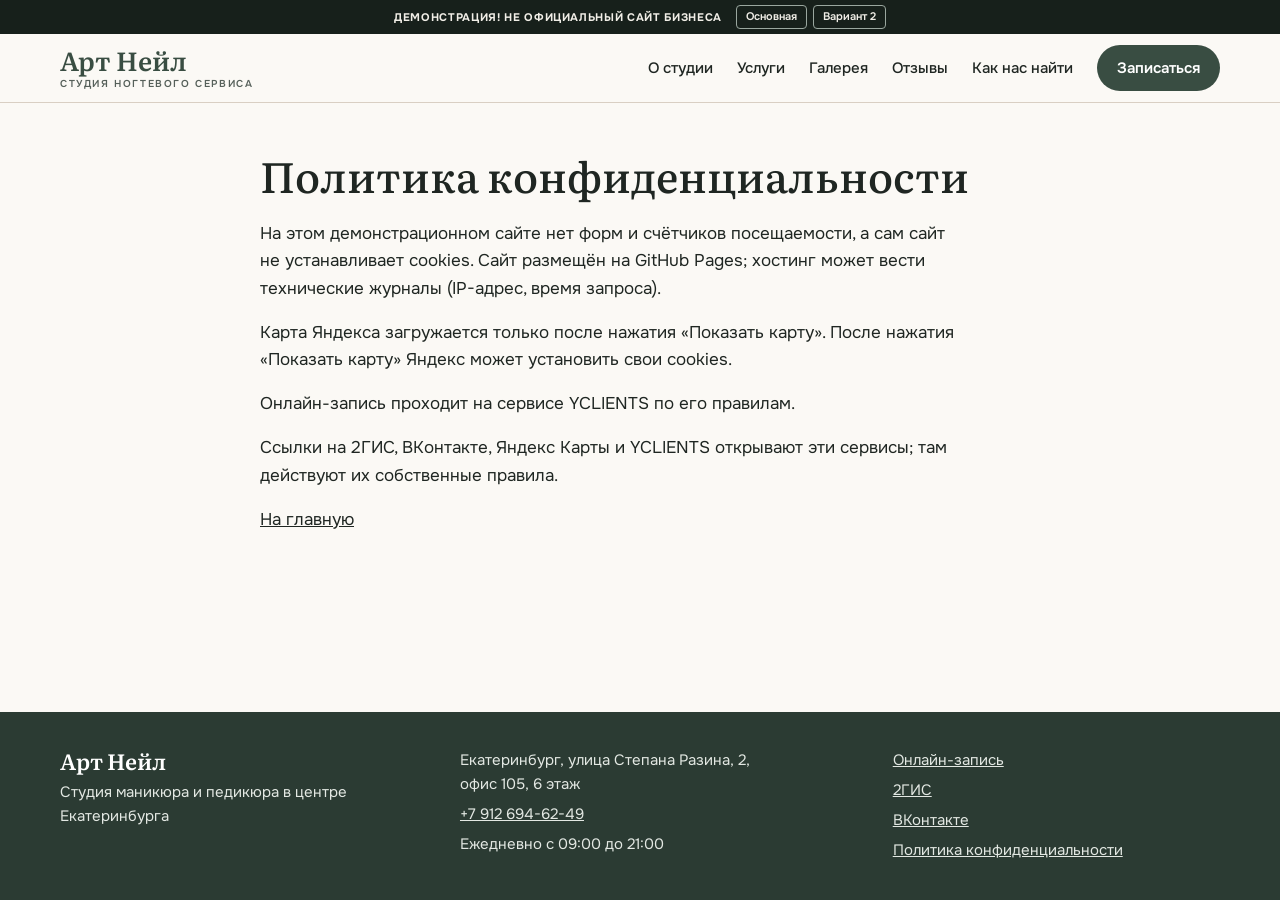
==== privacy/index.html @ a7ad19e9 "Demo site" ====
<!doctype html>
<html lang="ru">
<head>
<meta charset="utf-8">
<meta name="viewport" content="width=device-width, initial-scale=1.0">
<meta name="robots" content="noindex, nofollow">
<title>Политика конфиденциальности · Арт Нейл</title>
<meta name="description" content="Арт Нейл · студия маникюра и педикюра на улице Степана Разина, 2 в Екатеринбурге, рядом с метро «Геологическая». Онлайн-запись, ежедневно с 09:00 до 21:00.">
<meta name="theme-color" content="#394d42">
<link rel="icon" sizes="any" href="../logos/favicon.ico">
<link rel="icon" type="image/png" sizes="32x32" href="../logos/favicon-32x32.png">
<link rel="apple-touch-icon" sizes="180x180" href="../logos/apple-touch-icon.png">
<link rel="preload" href="../fonts/literata.woff2" as="font" type="font/woff2" crossorigin>
<link rel="preload" href="../fonts/onest.woff2" as="font" type="font/woff2" crossorigin>
<link rel="stylesheet" href="../css/fonts.css">
<link rel="stylesheet" href="../css/styles.css">
</head>
<body class="pg-small pg-priv">
<div class="strip" id="strip"><p class="strip-t">ДЕМОНСТРАЦИЯ! НЕ ОФИЦИАЛЬНЫЙ САЙТ БИЗНЕСА</p><nav class="strip-sw" aria-label="Версии сайта"><a class="strip-v" href="../"><span class="full">Основная</span><span class="short" aria-hidden="true">1</span><span class="vh">Основная</span></a><a class="strip-v" href="../v2/"><span class="full">Вариант 2</span><span class="short" aria-hidden="true">2</span><span class="vh">Вариант 2</span></a></nav></div>
<header class="head" id="head"><div class="head-in">
<a class="brand" href="../" aria-label="Арт Нейл, на главную"><span class="brand-n">Арт Нейл</span><span class="brand-s">студия ногтевого сервиса</span></a>
<nav class="menu" aria-label="Разделы"><ul><li><a href="../#about">О&nbsp;студии</a></li><li><a href="../#services">Услуги</a></li><li><a href="../#gallery">Галерея</a></li><li><a href="../#reviews">Отзывы</a></li><li><a href="../#contacts">Как нас найти</a></li></ul></nav>
<a class="head-cta" href="https://n218706.yclients.ru/" target="_blank" rel="noopener">Записаться</a>
<button class="tog" type="button" aria-controls="sheet" aria-expanded="false" aria-label="Открыть меню"><span></span><span></span><span></span></button>
</div></header>
<div class="sheet" id="sheet" hidden><nav aria-label="Меню"><ul><li><a href="../#about">О&nbsp;студии</a></li><li><a href="../#services">Услуги</a></li><li><a href="../#gallery">Галерея</a></li><li><a href="../#reviews">Отзывы</a></li><li><a href="../#contacts">Как нас найти</a></li></ul></nav>
<p class="sheet-nap">Екатеринбург, улица Степана Разина,&nbsp;2, офис&nbsp;105,&nbsp;6&nbsp;этаж<br><a href="tel:+79126946249">+7 912 694-62-49</a></p></div>
<main id="main"><section class="sec small last"><div class="wrap narrow">
<h1 class="h-plain">Политика конфиденциальности</h1>
<p>На этом демонстрационном сайте нет форм и&nbsp;счётчиков посещаемости, а&nbsp;сам сайт не&nbsp;устанавливает cookies. Сайт размещён на&nbsp;GitHub Pages; хостинг может вести технические журналы (IP-адрес, время запроса).</p><p>Карта Яндекса загружается только после нажатия «Показать карту». После нажатия «Показать карту» Яндекс может установить свои cookies.</p><p>Онлайн-запись проходит на&nbsp;сервисе YCLIENTS по&nbsp;его правилам.</p><p>Ссылки на&nbsp;2ГИС, ВКонтакте, Яндекс Карты и&nbsp;YCLIENTS открывают эти сервисы; там действуют их собственные правила.</p>
<p><a href="../">На главную</a></p>
</div></section></main>
<footer class="foot" id="foot"><div class="wrap foot-g">
<div><p class="foot-n">Арт Нейл</p><p>Студия маникюра и&nbsp;педикюра в&nbsp;центре Екатеринбурга</p></div>
<div><p>Екатеринбург, улица Степана Разина,&nbsp;2, офис&nbsp;105,&nbsp;6&nbsp;этаж</p><p><a href="tel:+79126946249">+7 912 694-62-49</a></p><p class="nw">Ежедневно с 09:00 до 21:00</p></div>
<ul class="foot-l"><li><a href="https://n218706.yclients.ru/" target="_blank" rel="noopener">Онлайн-запись</a></li><li><a href="https://2gis.ru/ekaterinburg/firm/70000001037538937" target="_blank" rel="noopener">2ГИС</a></li><li><a href="https://vk.com/artnail105" target="_blank" rel="noopener">ВКонтакте</a></li><li><a href="../privacy/">Политика конфиденциальности</a></li></ul>
</div></footer>
<script src="../js/site.js" defer></script>
</body>
</html>
---- css/fonts.css ----
@font-face{font-family:"Literata";src:url("../fonts/literata.woff2") format("woff2");font-weight:400 600;font-display:swap}
@font-face{font-family:"Onest";src:url("../fonts/onest.woff2") format("woff2");font-weight:100 900;font-display:swap}
---- css/styles.css ----
:root{--green:#394d42;--green-d:#2b3b33;--ink:#1f2622;--mut:#56605a;--cream:#f5f1ea;--milk:#fbf9f5;--nude:#ece2d8;--line:#d9cfc3;--serif:"Literata",Georgia,serif;--sans:"Onest",system-ui,sans-serif;--top:calc(var(--strip-h,30px) + var(--head-h,68px))}
*,*::before,*::after{box-sizing:border-box}
html{-webkit-text-size-adjust:100%;scroll-behavior:auto}
body{margin:0;padding-top:var(--top);font:400 17px/1.6 var(--sans);color:var(--ink);background:var(--milk)}
img{display:block;max-width:100%;height:auto}
a{color:inherit}
:focus-visible{outline:3px solid #b5651d;outline-offset:3px}
h1,h2,h3{font-family:var(--serif);font-weight:500;line-height:1.15;margin:0 0 .5em;overflow-wrap:break-word}
h2{font-size:clamp(30px,4.4vw,46px)}
h2[id]{scroll-margin-top:calc(var(--top) + 16px)}
p{margin:0 0 1em}
.wrap{width:min(1160px,100% - 48px);margin:0 auto}
.nw{white-space:nowrap}
.vh{position:absolute!important;width:1px;height:1px;overflow:hidden;clip:rect(0 0 0 0);white-space:nowrap}
.fx{transition:opacity .7s ease}
.js .fx{opacity:0}.js .fx.on{opacity:1}
@media(prefers-reduced-motion:reduce){.fx{transition:none}}
/* demo strip */
.strip{position:fixed;top:0;left:0;right:0;z-index:60;display:flex;align-items:center;justify-content:center;gap:14px;padding:5px 12px;background:#17201b;color:#f1eee7}
.strip-t{margin:0;font:700 11px/1.35 var(--sans);letter-spacing:.06em;text-transform:uppercase;text-align:center}
.strip-sw{display:flex;gap:6px;flex:0 0 auto}
.strip-v{display:inline-flex;align-items:center;justify-content:center;min-width:24px;min-height:24px;padding:2px 9px;border:1px solid #9aa79f;border-radius:4px;font:600 11px/1.2 var(--sans);text-decoration:none;color:#f1eee7}
.strip-v[aria-current]{background:#f1eee7;color:#17201b;border-color:#f1eee7}
.strip-v .short,.strip-v .vh{display:none}
@media(max-width:600px){.strip{gap:8px;padding:4px 8px}.strip-t{text-align:left}.strip-v .full{display:none}.strip-v .short{display:inline}.strip-v .vh{display:block}}
/* header */
.head{position:fixed;top:var(--strip-h,30px);left:0;right:0;z-index:50;background:var(--milk);border-bottom:1px solid var(--line)}
.head-in{width:min(1160px,100% - 48px);margin:0 auto;display:flex;align-items:center;gap:24px;min-height:68px}
.brand{display:flex;flex-direction:column;text-decoration:none;color:var(--green);line-height:1;flex:0 0 auto}
.brand-n{font:600 26px/1 var(--serif)}
.brand-s{font:600 10px/1 var(--sans);letter-spacing:.16em;text-transform:uppercase;margin-top:6px;color:var(--mut)}
.menu{margin-left:auto}
.menu ul{display:flex;gap:24px;list-style:none;margin:0;padding:0}
.menu a{display:inline-block;padding:10px 0;text-decoration:none;font-weight:500;font-size:15px}
.menu a:hover{color:var(--green)}
.head-cta{flex:0 0 auto;display:inline-flex;align-items:center;min-height:46px;padding:0 20px;border-radius:999px;background:var(--green);color:#fff;text-decoration:none;font-weight:600;font-size:15px}
.head-cta:hover{background:var(--green-d)}
.tog{display:none;flex:0 0 48px;width:48px;height:48px;padding:0;border:0;background:transparent;cursor:pointer;position:relative}
.tog span{position:absolute;left:11px;width:26px;height:2px;background:var(--ink);border-radius:2px;transition:transform .2s,opacity .2s}
.tog span:nth-child(1){top:16px}.tog span:nth-child(2){top:23px}.tog span:nth-child(3){top:30px}
.tog[aria-expanded="true"] span:nth-child(1){transform:translateY(7px) rotate(45deg)}
.tog[aria-expanded="true"] span:nth-child(2){opacity:0}
.tog[aria-expanded="true"] span:nth-child(3){transform:translateY(-7px) rotate(-45deg)}
.sheet{position:fixed;top:var(--top);left:0;right:0;bottom:0;z-index:45;background:var(--milk);overflow:auto;padding:12px 24px 28px;display:flex;flex-direction:column}
.sheet[hidden]{display:none}
.sheet ul{list-style:none;margin:0;padding:0}
.sheet li a{display:flex;align-items:center;min-height:52px;border-bottom:1px solid var(--line);text-decoration:none;font:500 22px/1.2 var(--serif);color:var(--ink)}
.sheet-nap{margin:auto 0 0;padding-top:24px;color:var(--mut);font-size:15px}
.sheet-nap a{color:var(--green);font-weight:600}
@media(max-width:960px){.menu{display:none}.tog{display:block}.head-cta{margin-left:auto}}
@media(max-width:420px){.head-in{gap:8px;width:calc(100% - 28px)}.brand-n{font-size:22px}.brand-s{font-size:8.5px;letter-spacing:.1em}.head-cta{padding:0 14px;font-size:14px;min-height:44px}}
@media(max-width:340px){.brand-s{display:none}}
/* buttons */
.btns{display:flex;flex-wrap:wrap;gap:12px}
.btn{display:inline-flex;align-items:center;justify-content:center;min-height:50px;padding:0 26px;border-radius:999px;font-weight:600;font-size:16px;text-decoration:none;border:1.5px solid transparent;text-align:center}
.btn-main{background:var(--green);color:#fff}.btn-main:hover{background:var(--green-d)}
.btn-line{border-color:var(--green);color:var(--green)}.btn-line:hover{background:var(--green);color:#fff}
.btn-cream{background:var(--cream);color:var(--green-d)}.btn-cream:hover{background:#fff}
.btn-ghost{border-color:rgba(245,241,234,.7);color:var(--cream)}.btn-ghost:hover{background:rgba(245,241,234,.12)}
/* hero */
.hero{background:var(--green);color:var(--cream)}
.hero-g{display:grid;grid-template-columns:1fr auto;gap:56px;align-items:center;padding:40px 0 44px}
.eyebrow{font:600 13px/1.4 var(--sans);letter-spacing:.14em;text-transform:uppercase;color:#cfd8d0;margin-bottom:18px}
.hero h1{font-size:clamp(32px,4.3vw,54px);color:#fff;margin-bottom:22px}
.lead{font-size:18px;max-width:34em;color:#e7ebe6;margin-bottom:28px}
.hero-ph{margin:0;padding:10px;background:var(--cream);box-shadow:0 18px 40px rgba(0,0,0,.25)}
.hero-ph img{height:min(calc(100vh - var(--top) - 104px),640px);width:auto;max-width:none}
.facts{list-style:none;display:flex;justify-content:space-between;gap:12px 28px;flex-wrap:wrap;padding:20px 0;margin:0 auto;border-bottom:1px solid var(--line);font-size:16px;color:var(--mut)}
.facts b{color:var(--ink);font-weight:600}
@media(max-width:900px){.hero-g{grid-template-columns:1fr;gap:28px;padding:28px 0 32px}.hero-ph{justify-self:center;padding:8px}.hero-ph img{height:auto;width:auto;max-width:100%;max-height:calc(100vh - var(--top) - 40px)}.facts{flex-direction:column;justify-content:flex-start}.lead{font-size:17px}}
/* sections */
.sec{padding:48px 0}
.about-g{display:grid;grid-template-columns:1.2fr 1fr;gap:56px;align-items:start}
.about-t{font-size:18px}
.pts{list-style:none;margin:0;padding:0;border-top:1px solid var(--line)}
.pts li{display:flex;gap:18px;align-items:baseline;padding:16px 0;border-bottom:1px solid var(--line);font-weight:500}
.pt-n{font:500 15px/1 var(--serif);color:#9a6b45;flex:0 0 auto}
.serv{background:var(--nude)}
.svcs{display:grid;grid-template-columns:repeat(2,1fr);gap:16px}
.svc{background:var(--milk);border-radius:18px;padding:26px 28px}
.svc h3{font-size:24px;color:var(--green);margin-bottom:.4em}
.svc p{margin:0;color:var(--mut)}
.serv-end{display:flex;flex-wrap:wrap;align-items:center;justify-content:space-between;gap:16px;margin-top:24px}
.serv-end p{margin:0;font-weight:600}
.sub{font-size:24px;margin:28px 0 16px}
.gal h2+.sub{margin-top:4px}
.jg{display:flex;flex-direction:column;gap:12px}
.jg-row{display:flex;gap:12px}
.jg-pair{display:contents}
.jg-i{margin:0;flex:var(--ar) 1 0;aspect-ratio:var(--ar);background:var(--nude);overflow:hidden;border-radius:6px}
.jg-i img{width:100%;height:100%;object-fit:contain}
.tiles{display:grid;grid-template-columns:repeat(4,1fr);gap:12px}
.tile{margin:0;aspect-ratio:4/5;overflow:hidden;border-radius:6px}
.tile img{width:100%;height:100%;object-fit:contain}
@media(max-width:760px){.jg-row{flex-direction:column}.jg-pair{display:flex;gap:12px}.tiles{grid-template-columns:repeat(2,1fr)}}
.revs{background:var(--green);color:var(--cream)}
.revs h2{color:#fff}
.quotes{display:grid;grid-template-columns:repeat(2,1fr);gap:16px}
.quote{margin:0;background:var(--milk);color:var(--ink);border-radius:18px;padding:26px 28px;display:flex;flex-direction:column}
.quote blockquote{margin:0 0 16px;font-size:16.5px}
.quote figcaption{margin-top:auto;font-size:14px;color:var(--mut)}
.quote figcaption b{color:var(--ink)}
.quote a,.revs-end a:not(.btn){color:inherit;font-weight:700}
.quote a{color:var(--green)}
.revs-end{display:flex;flex-wrap:wrap;align-items:center;justify-content:space-between;gap:16px;margin-top:24px}
.revs-end p{margin:0}
.revs .btn-main{background:var(--cream);color:var(--green-d)}
.cont-g{display:grid;grid-template-columns:1fr 1fr;gap:48px;align-items:start}
.nap{margin:0 0 24px}
.nap div{display:grid;grid-template-columns:130px 1fr;gap:12px;padding:10px 0;border-top:1px solid var(--line)}
.nap dt{color:var(--mut)}.nap dd{margin:0;font-weight:600}
.nap a{color:var(--green)}
.rate{margin:18px 0 0}.rate a{color:var(--green);font-weight:700}
.mapbox{position:relative;aspect-ratio:4/3;border-radius:18px;overflow:hidden;background:var(--nude);display:grid;place-items:center}
.mapbox iframe{position:absolute;inset:0;width:100%;height:100%;border:0}
.map-load{min-height:50px;padding:0 26px;border-radius:999px;border:1.5px solid var(--green);background:var(--milk);color:var(--green);font:600 16px var(--sans);cursor:pointer;display:inline-flex;align-items:center;text-decoration:none}
.last{padding-bottom:48px;min-height:calc(100vh - var(--top) - var(--ft,200px))}
@media(max-width:900px){.about-g,.cont-g{grid-template-columns:1fr;gap:28px}.svcs,.quotes{grid-template-columns:1fr}}
@media(max-width:420px){.wrap{width:calc(100% - 32px)}.sec{padding:48px 0}.nap div{grid-template-columns:1fr;gap:2px}.btn{width:100%}.svc,.quote{padding:22px 20px}}
/* footer */
.foot{background:var(--green-d);color:#e3e8e3;padding:36px 0 32px;font-size:15px}
.foot-g{display:grid;grid-template-columns:1.1fr 1.2fr 1fr;gap:24px 40px}
.foot p{margin:0 0 6px}
.foot-n{font:600 22px/1.2 var(--serif);color:#fff}
.foot-l{list-style:none;margin:0;padding:0}
.foot-l li{margin-bottom:6px}
@media(max-width:760px){.foot-g{grid-template-columns:1fr}}
/* privacy / 404 */
.narrow{max-width:760px}
.h-plain{font-size:clamp(28px,6vw,42px)}
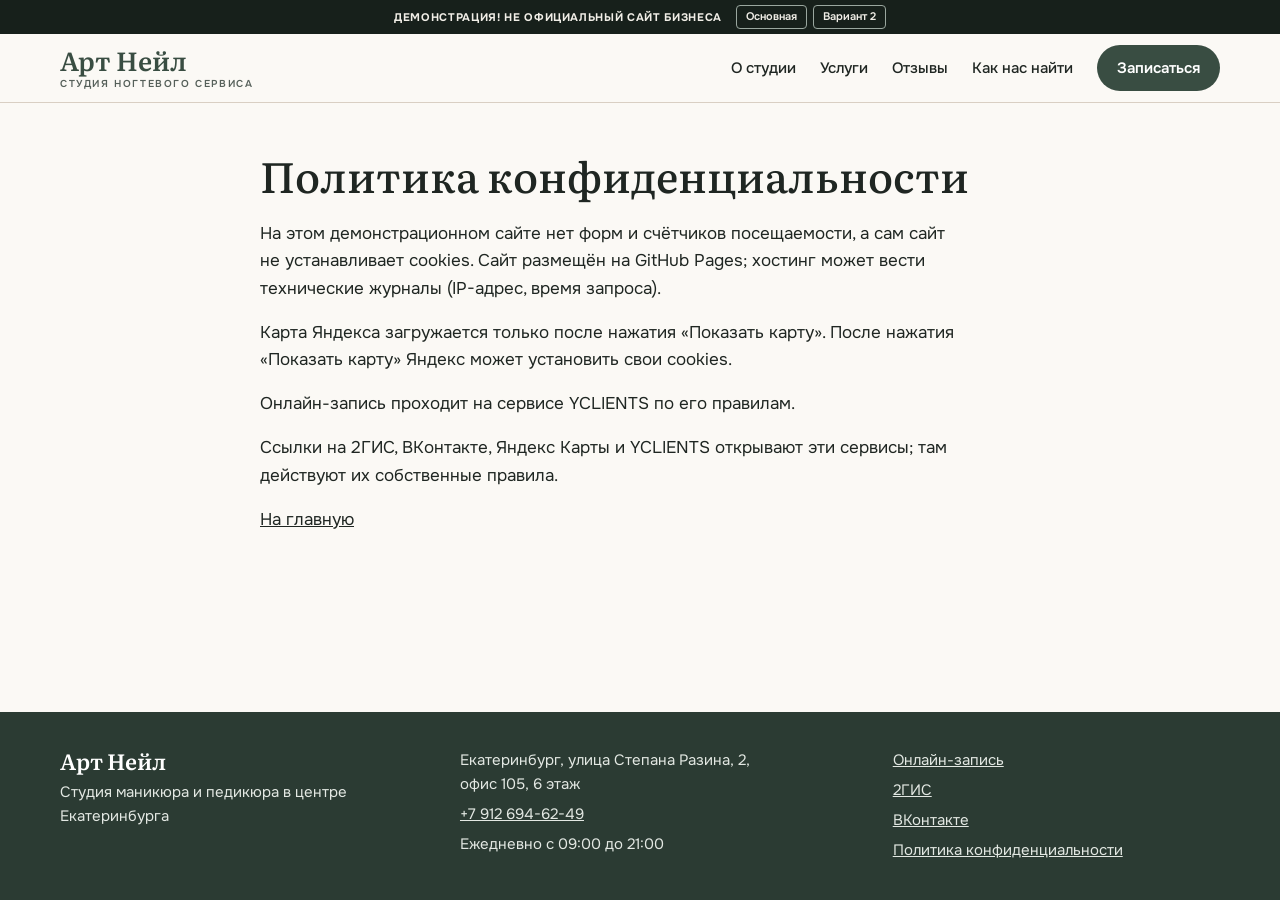
==== commit ef4cd6dd: "Demo site" ====
--- a/privacy/index.html
+++ b/privacy/index.html
@@ -19,11 +19,11 @@
 <div class="strip" id="strip"><p class="strip-t">ДЕМОНСТРАЦИЯ! НЕ ОФИЦИАЛЬНЫЙ САЙТ БИЗНЕСА</p><nav class="strip-sw" aria-label="Версии сайта"><a class="strip-v" href="../"><span class="full">Основная</span><span class="short" aria-hidden="true">1</span><span class="vh">Основная</span></a><a class="strip-v" href="../v2/"><span class="full">Вариант 2</span><span class="short" aria-hidden="true">2</span><span class="vh">Вариант 2</span></a></nav></div>
 <header class="head" id="head"><div class="head-in">
 <a class="brand" href="../" aria-label="Арт Нейл, на главную"><span class="brand-n">Арт Нейл</span><span class="brand-s">студия ногтевого сервиса</span></a>
-<nav class="menu" aria-label="Разделы"><ul><li><a href="../#about">О&nbsp;студии</a></li><li><a href="../#services">Услуги</a></li><li><a href="../#gallery">Галерея</a></li><li><a href="../#reviews">Отзывы</a></li><li><a href="../#contacts">Как нас найти</a></li></ul></nav>
+<nav class="menu" aria-label="Разделы"><ul><li><a href="../#about">О&nbsp;студии</a></li><li><a href="../#services">Услуги</a></li><li><a href="../#reviews">Отзывы</a></li><li><a href="../#contacts">Как нас найти</a></li></ul></nav>
 <a class="head-cta" href="https://n218706.yclients.ru/" target="_blank" rel="noopener">Записаться</a>
 <button class="tog" type="button" aria-controls="sheet" aria-expanded="false" aria-label="Открыть меню"><span></span><span></span><span></span></button>
 </div></header>
-<div class="sheet" id="sheet" hidden><nav aria-label="Меню"><ul><li><a href="../#about">О&nbsp;студии</a></li><li><a href="../#services">Услуги</a></li><li><a href="../#gallery">Галерея</a></li><li><a href="../#reviews">Отзывы</a></li><li><a href="../#contacts">Как нас найти</a></li></ul></nav>
+<div class="sheet" id="sheet" hidden><nav aria-label="Меню"><ul><li><a href="../#about">О&nbsp;студии</a></li><li><a href="../#services">Услуги</a></li><li><a href="../#reviews">Отзывы</a></li><li><a href="../#contacts">Как нас найти</a></li></ul></nav>
 <p class="sheet-nap">Екатеринбург, улица Степана Разина,&nbsp;2, офис&nbsp;105,&nbsp;6&nbsp;этаж<br><a href="tel:+79126946249">+7 912 694-62-49</a></p></div>
 <main id="main"><section class="sec small last"><div class="wrap narrow">
 <h1 class="h-plain">Политика конфиденциальности</h1>
--- a/css/styles.css
+++ b/css/styles.css
@@ -64,11 +64,13 @@
 .eyebrow{font:600 13px/1.4 var(--sans);letter-spacing:.14em;text-transform:uppercase;color:#cfd8d0;margin-bottom:18px}
 .hero h1{font-size:clamp(32px,4.3vw,54px);color:#fff;margin-bottom:22px}
 .lead{font-size:18px;max-width:34em;color:#e7ebe6;margin-bottom:28px}
-.hero-ph{margin:0;padding:10px;background:var(--cream);box-shadow:0 18px 40px rgba(0,0,0,.25)}
-.hero-ph img{height:min(calc(100vh - var(--top) - 104px),640px);width:auto;max-width:none}
-.facts{list-style:none;display:flex;justify-content:space-between;gap:12px 28px;flex-wrap:wrap;padding:20px 0;margin:0 auto;border-bottom:1px solid var(--line);font-size:16px;color:var(--mut)}
-.facts b{color:var(--ink);font-weight:600}
-@media(max-width:900px){.hero-g{grid-template-columns:1fr;gap:28px;padding:28px 0 32px}.hero-ph{justify-self:center;padding:8px}.hero-ph img{height:auto;width:auto;max-width:100%;max-height:calc(100vh - var(--top) - 40px)}.facts{flex-direction:column;justify-content:flex-start}.lead{font-size:17px}}
+.hero-card{list-style:none;margin:0;padding:8px 28px;width:min(400px,100%);background:var(--cream);color:var(--ink);border-radius:18px;box-shadow:0 18px 40px rgba(0,0,0,.2)}
+.hero-card li{display:flex;flex-direction:column;gap:2px;padding:16px 0;border-bottom:1px solid var(--line)}
+.hero-card li:last-child{border-bottom:0}
+.hero-card span{font:600 12px/1.3 var(--sans);letter-spacing:.12em;text-transform:uppercase;color:#9a6b45}
+.hero-card b{font:500 19px/1.35 var(--serif)}
+.hero-g{min-height:min(560px,calc(100vh - var(--top)))}
+@media(max-width:900px){.hero-g{grid-template-columns:1fr;gap:28px;padding:28px 0 36px;min-height:0}.hero-card{width:100%;padding:4px 22px}.hero-card li{padding:12px 0}.hero-card b{font-size:17px}.lead{font-size:17px}}
 /* sections */
 .sec{padding:48px 0}
 .about-g{display:grid;grid-template-columns:1.2fr 1fr;gap:56px;align-items:start}
@@ -83,17 +85,6 @@
 .svc p{margin:0;color:var(--mut)}
 .serv-end{display:flex;flex-wrap:wrap;align-items:center;justify-content:space-between;gap:16px;margin-top:24px}
 .serv-end p{margin:0;font-weight:600}
-.sub{font-size:24px;margin:28px 0 16px}
-.gal h2+.sub{margin-top:4px}
-.jg{display:flex;flex-direction:column;gap:12px}
-.jg-row{display:flex;gap:12px}
-.jg-pair{display:contents}
-.jg-i{margin:0;flex:var(--ar) 1 0;aspect-ratio:var(--ar);background:var(--nude);overflow:hidden;border-radius:6px}
-.jg-i img{width:100%;height:100%;object-fit:contain}
-.tiles{display:grid;grid-template-columns:repeat(4,1fr);gap:12px}
-.tile{margin:0;aspect-ratio:4/5;overflow:hidden;border-radius:6px}
-.tile img{width:100%;height:100%;object-fit:contain}
-@media(max-width:760px){.jg-row{flex-direction:column}.jg-pair{display:flex;gap:12px}.tiles{grid-template-columns:repeat(2,1fr)}}
 .revs{background:var(--green);color:var(--cream)}
 .revs h2{color:#fff}
 .quotes{display:grid;grid-template-columns:repeat(2,1fr);gap:16px}
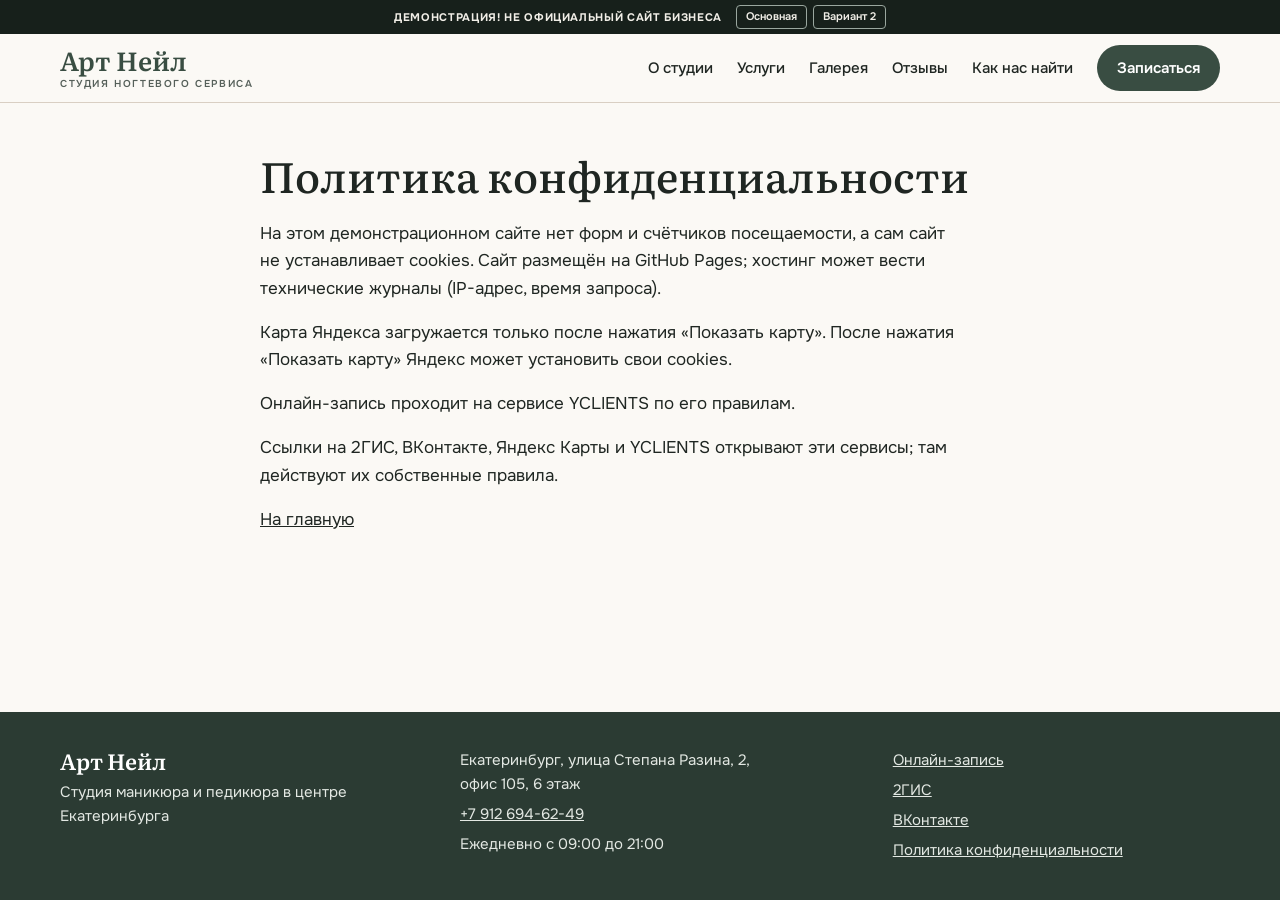
==== commit f3348879: "Demo site" ====
--- a/privacy/index.html
+++ b/privacy/index.html
@@ -19,11 +19,11 @@
 <div class="strip" id="strip"><p class="strip-t">ДЕМОНСТРАЦИЯ! НЕ ОФИЦИАЛЬНЫЙ САЙТ БИЗНЕСА</p><nav class="strip-sw" aria-label="Версии сайта"><a class="strip-v" href="../"><span class="full">Основная</span><span class="short" aria-hidden="true">1</span><span class="vh">Основная</span></a><a class="strip-v" href="../v2/"><span class="full">Вариант 2</span><span class="short" aria-hidden="true">2</span><span class="vh">Вариант 2</span></a></nav></div>
 <header class="head" id="head"><div class="head-in">
 <a class="brand" href="../" aria-label="Арт Нейл, на главную"><span class="brand-n">Арт Нейл</span><span class="brand-s">студия ногтевого сервиса</span></a>
-<nav class="menu" aria-label="Разделы"><ul><li><a href="../#about">О&nbsp;студии</a></li><li><a href="../#services">Услуги</a></li><li><a href="../#reviews">Отзывы</a></li><li><a href="../#contacts">Как нас найти</a></li></ul></nav>
+<nav class="menu" aria-label="Разделы"><ul><li><a href="../#about">О&nbsp;студии</a></li><li><a href="../#services">Услуги</a></li><li><a href="../#gallery">Галерея</a></li><li><a href="../#reviews">Отзывы</a></li><li><a href="../#contacts">Как нас найти</a></li></ul></nav>
 <a class="head-cta" href="https://n218706.yclients.ru/" target="_blank" rel="noopener">Записаться</a>
 <button class="tog" type="button" aria-controls="sheet" aria-expanded="false" aria-label="Открыть меню"><span></span><span></span><span></span></button>
 </div></header>
-<div class="sheet" id="sheet" hidden><nav aria-label="Меню"><ul><li><a href="../#about">О&nbsp;студии</a></li><li><a href="../#services">Услуги</a></li><li><a href="../#reviews">Отзывы</a></li><li><a href="../#contacts">Как нас найти</a></li></ul></nav>
+<div class="sheet" id="sheet" hidden><nav aria-label="Меню"><ul><li><a href="../#about">О&nbsp;студии</a></li><li><a href="../#services">Услуги</a></li><li><a href="../#gallery">Галерея</a></li><li><a href="../#reviews">Отзывы</a></li><li><a href="../#contacts">Как нас найти</a></li></ul></nav>
 <p class="sheet-nap">Екатеринбург, улица Степана Разина,&nbsp;2, офис&nbsp;105,&nbsp;6&nbsp;этаж<br><a href="tel:+79126946249">+7 912 694-62-49</a></p></div>
 <main id="main"><section class="sec small last"><div class="wrap narrow">
 <h1 class="h-plain">Политика конфиденциальности</h1>
--- a/css/styles.css
+++ b/css/styles.css
@@ -64,13 +64,11 @@
 .eyebrow{font:600 13px/1.4 var(--sans);letter-spacing:.14em;text-transform:uppercase;color:#cfd8d0;margin-bottom:18px}
 .hero h1{font-size:clamp(32px,4.3vw,54px);color:#fff;margin-bottom:22px}
 .lead{font-size:18px;max-width:34em;color:#e7ebe6;margin-bottom:28px}
-.hero-card{list-style:none;margin:0;padding:8px 28px;width:min(400px,100%);background:var(--cream);color:var(--ink);border-radius:18px;box-shadow:0 18px 40px rgba(0,0,0,.2)}
-.hero-card li{display:flex;flex-direction:column;gap:2px;padding:16px 0;border-bottom:1px solid var(--line)}
-.hero-card li:last-child{border-bottom:0}
-.hero-card span{font:600 12px/1.3 var(--sans);letter-spacing:.12em;text-transform:uppercase;color:#9a6b45}
-.hero-card b{font:500 19px/1.35 var(--serif)}
-.hero-g{min-height:min(560px,calc(100vh - var(--top)))}
-@media(max-width:900px){.hero-g{grid-template-columns:1fr;gap:28px;padding:28px 0 36px;min-height:0}.hero-card{width:100%;padding:4px 22px}.hero-card li{padding:12px 0}.hero-card b{font-size:17px}.lead{font-size:17px}}
+.hero-ph{margin:0;padding:10px;background:var(--cream);box-shadow:0 18px 40px rgba(0,0,0,.25)}
+.hero-ph img{height:min(calc(100vh - var(--top) - 104px),640px);width:auto;max-width:none}
+.facts{list-style:none;display:flex;justify-content:space-between;gap:12px 28px;flex-wrap:wrap;padding:20px 0;margin:0 auto;border-bottom:1px solid var(--line);font-size:16px;color:var(--mut)}
+.facts b{color:var(--ink);font-weight:600}
+@media(max-width:900px){.hero-g{grid-template-columns:1fr;gap:28px;padding:28px 0 32px}.hero-ph{justify-self:center;padding:8px}.hero-ph img{height:auto;width:auto;max-width:100%;max-height:calc(100vh - var(--top) - 40px)}.facts{flex-direction:column;justify-content:flex-start}.lead{font-size:17px}}
 /* sections */
 .sec{padding:48px 0}
 .about-g{display:grid;grid-template-columns:1.2fr 1fr;gap:56px;align-items:start}
@@ -85,6 +83,17 @@
 .svc p{margin:0;color:var(--mut)}
 .serv-end{display:flex;flex-wrap:wrap;align-items:center;justify-content:space-between;gap:16px;margin-top:24px}
 .serv-end p{margin:0;font-weight:600}
+.sub{font-size:24px;margin:28px 0 16px}
+.gal h2+.sub{margin-top:4px}
+.jg{display:flex;flex-direction:column;gap:12px}
+.jg-row{display:flex;gap:12px}
+.jg-pair{display:contents}
+.jg-i{margin:0;flex:var(--ar) 1 0;aspect-ratio:var(--ar);background:var(--nude);overflow:hidden;border-radius:6px}
+.jg-i img{width:100%;height:100%;object-fit:contain}
+.tiles{display:grid;grid-template-columns:repeat(2,1fr);gap:12px;max-width:calc((100vh - var(--top) - 40px) * 1.5 + 12px);margin:0 auto}
+.tile{margin:0;aspect-ratio:3/4;overflow:hidden;border-radius:6px;background:var(--nude)}
+.tile img{width:100%;height:100%;object-fit:contain}
+@media(max-width:760px){.jg-row{flex-direction:column}.jg-pair{display:flex;gap:12px}}
 .revs{background:var(--green);color:var(--cream)}
 .revs h2{color:#fff}
 .quotes{display:grid;grid-template-columns:repeat(2,1fr);gap:16px}
